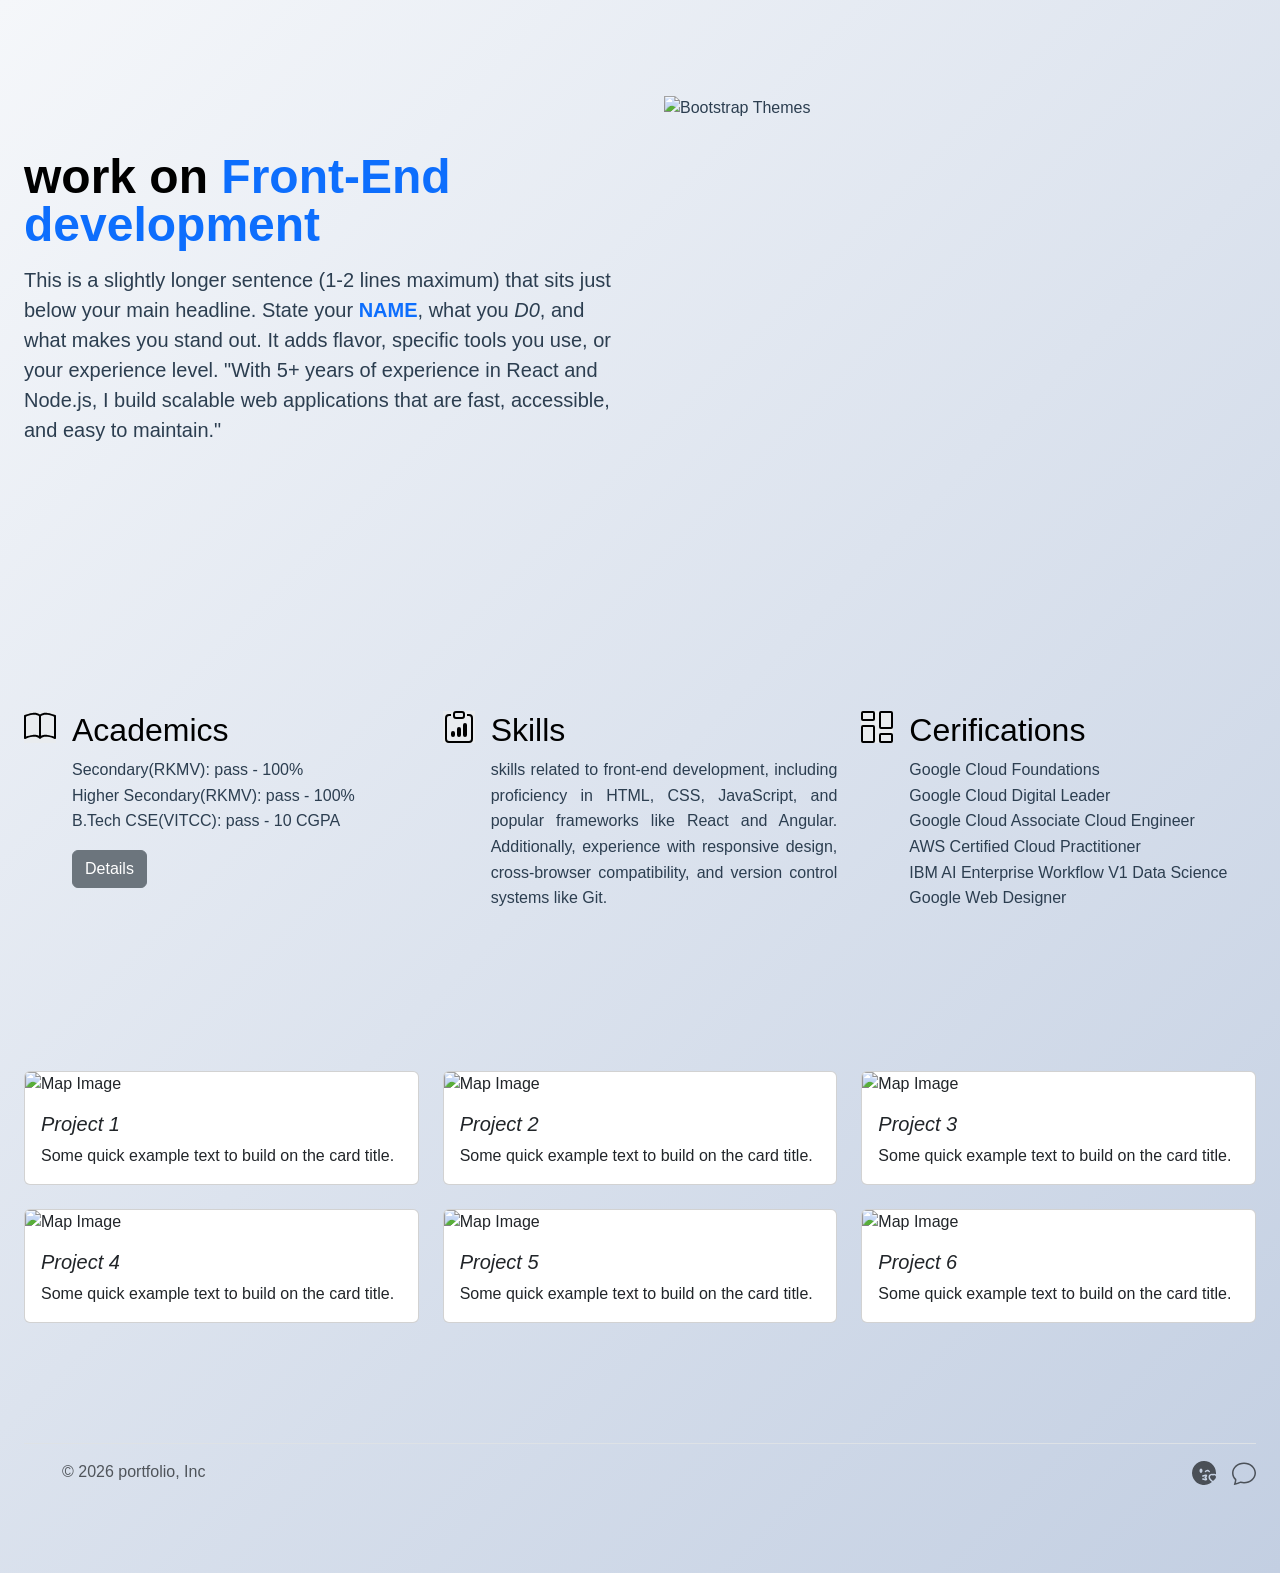
==== index.html @ d5aae31e "Add files via upload" ====
<!DOCTYPE html>
<html lang="en">
<head>
    <meta charset="UTF-8">
    <meta name="viewport" content="width=device-width, initial-scale=1.0">
    <title>Portfolio</title>
    <link href="https://cdn.jsdelivr.net/npm/bootstrap@5.3.8/dist/css/bootstrap.min.css" 
    rel="stylesheet" integrity="sha384-sRIl4kxILFvY47J16cr9ZwB07vP4J8+LH7qKQnuqkuIAvNWLzeN8tE5YBujZqJLB" crossorigin="anonymous">
    <link rel="stylesheet" href="./style.css">
</head>
<body>
    <div class="first-container">
        <div class="container-fluid col-xxl-10 px-4 py-5"> 
            <div class="row flex-lg-row-reverse align-items-center g-5 py-5"> 
                <div class="col-10 col-sm-8 col-lg-6"> 
                    <img src="./AI Demo Tutorial/assest/Cypher Reborn.jpg" class="d-block mx-lg-auto img-fluid" alt="Bootstrap Themes" width="700" height="500" loading="lazy"> 
                </div> 
                <div class="col-lg-6"> 
                    <h1 class="display-5 fw-bold text-body-emphasis lh-1 mb-3">work on <span class="highlight">Front-End development</span></h1> 
                    <p class="lead">This is a slightly longer sentence (1-2 lines maximum) 
                    that sits just below your main headline. State your <span class="text-primary fw-bold">NAME</span>, what you <span class="fst-italic">D0</span>, and what makes you stand out.
                    It adds flavor, specific tools you use, or your experience level.
                    "With 5+ years of experience in React and Node.js, 
                    I build scalable web applications that are fast, accessible, 
                    and easy to maintain."
                    </p>  
                </div> 
            </div> 
        </div>
    </div>

    <div class="second-container container-fluid col-xxl-10 px-4 py-5">
        <div class="row py-5 row-cols-1 row-cols-lg-3"> 
            <div class="col d-flex align-items-start"> 
                <div class="icon-square text-body-emphasis bg-body-secondary d-inline-flex align-items-center justify-content-center fs-4 flex-shrink-0 me-3"> 
                    <svg xmlns="http://www.w3.org/2000/svg" width="32" height="32" fill="currentColor" class="bi bi-book" viewBox="0 0 16 16">
                        <path d="M1 2.828c.885-.37 2.154-.769 3.388-.893 1.33-.134 2.458.063 3.112.752v9.746c-.935-.53-2.12-.603-3.213-.493-1.18.12-2.37.461-3.287.811zm7.5-.141c.654-.689 1.782-.886 3.112-.752 1.234.124 2.503.523 3.388.893v9.923c-.918-.35-2.107-.692-3.287-.81-1.094-.111-2.278-.039-3.213.492zM8 1.783C7.015.936 5.587.81 4.287.94c-1.514.153-3.042.672-3.994 1.105A.5.5 0 0 0 0 2.5v11a.5.5 0 0 0 .707.455c.882-.4 2.303-.881 3.68-1.02 1.409-.142 2.59.087 3.223.877a.5.5 0 0 0 .78 0c.633-.79 1.814-1.019 3.222-.877 1.378.139 2.8.62 3.681 1.02A.5.5 0 0 0 16 13.5v-11a.5.5 0 0 0-.293-.455c-.952-.433-2.48-.952-3.994-1.105C10.413.809 8.985.936 8 1.783"/>
                    </svg> 
                </div> 
                <div> 
                    <h3 class="fs-2 text-body-emphasis">Academics</h3> 
                    <ul class="list-unstyled">
                        <li>Secondary(RKMV): pass - 100%</li>
                        <li>Higher Secondary(RKMV): pass - 100%</li>
                        <li>B.Tech CSE(VITCC): pass - 10 CGPA</li>
                    </ul> 
                    <a href="#" class="btn btn-secondary">Details</a> 
                </div> 
            </div> 
            <div class="col d-flex align-items-start"> 
                <div class="icon-square text-body-emphasis bg-body-secondary d-inline-flex align-items-center justify-content-center fs-4 flex-shrink-0 me-3"> 
                    <svg xmlns="http://www.w3.org/2000/svg" width="32" height="32" fill="currentColor" class="bi bi-clipboard-data" viewBox="0 0 16 16">  
                        <path d="M4 11a1 1 0 1 1 2 0v1a1 1 0 1 1-2 0zm6-4a1 1 0 1 1 2 0v5a1 1 0 1 1-2 0zM7 9a1 1 0 0 1 2 0v3a1 1 0 1 1-2 0z"/>  
                        <path d="M4 1.5H3a2 2 0 0 0-2 2V14a2 2 0 0 0 2 2h10a2 2 0 0 0 2-2V3.5a2 2 0 0 0-2-2h-1v1h1a1 1 0 0 1 1 1V14a1 1 0 0 1-1 1H3a1 1 0 0 1-1-1V3.5a1 1 0 0 1 1-1h1z"/>  
                        <path d="M9.5 1a.5.5 0 0 1 .5.5v1a.5.5 0 0 1-.5.5h-3a.5.5 0 0 1-.5-.5v-1a.5.5 0 0 1 .5-.5zm-3-1A1.5 1.5 0 0 0 5 1.5v1A1.5 1.5 0 0 0 6.5 4h3A1.5 1.5 0 0 0 11 2.5v-1A1.5 1.5 0 0 0 9.5 0z"/>
                    </svg>
                </div> 
                <div> 
                    <h3 class="fs-2 text-body-emphasis">Skills</h3> 
                    <p> skills related to front-end development, 
                        including proficiency in HTML, CSS, JavaScript, 
                        and popular frameworks like React and Angular. 
                        Additionally, experience with responsive design, 
                        cross-browser compatibility, and version control systems like Git.
                    </p>  
                </div> 
            </div> 
            <div class="col d-flex align-items-start"> 
                <div class="icon-square text-body-emphasis bg-body-secondary d-inline-flex align-items-center justify-content-center fs-4 flex-shrink-0 me-3"> 
                    <svg xmlns="http://www.w3.org/2000/svg" width="32" height="32" fill="currentColor" class="bi bi-columns-gap" viewBox="0 0 16 16">
                        <path d="M6 1v3H1V1zM1 0a1 1 0 0 0-1 1v3a1 1 0 0 0 1 1h5a1 1 0 0 0 1-1V1a1 1 0 0 0-1-1zm14 12v3h-5v-3zm-5-1a1 1 0 0 0-1 1v3a1 1 0 0 0 1 1h5a1 1 0 0 0 1-1v-3a1 1 0 0 0-1-1zM6 8v7H1V8zM1 7a1 1 0 0 0-1 1v7a1 1 0 0 0 1 1h5a1 1 0 0 0 1-1V8a1 1 0 0 0-1-1zm14-6v7h-5V1zm-5-1a1 1 0 0 0-1 1v7a1 1 0 0 0 1 1h5a1 1 0 0 0 1-1V1a1 1 0 0 0-1-1z"/>
                    </svg>
                </div> 
                <div> 
                    <h3 class="fs-2 text-body-emphasis">Cerifications</h3> 
                    <p>Google Cloud Foundations<br>
                        Google Cloud Digital Leader<br>
                        Google Cloud Associate Cloud Engineer<br>
                        AWS Certified Cloud Practitioner<br>
                        IBM AI Enterprise Workflow V1 Data Science<br>
                        Google Web Designer<br>
                    </p>  
                </div> 
            </div> 
        </div>
    </div>

<div class="third-container container-fluid col-xxl-10 px-4 py-5">
    <!-- row-cols-md-3 makes it 3 columns on desktop, 1 on mobile. g-4 adds standard spacing -->
    <div class="row row-cols-1 row-cols-md-3 g-4">
        <div class="col">
            <div class="card h-100">
                <img src="../VALORANT page/assests/The-arrival.jpg" class="card-img-top" alt="Map Image">
                <div class="card-body">
                    <h5 class="card-title fst-italic">Project 1</h5>
                    <p class="card-text">Some quick example text to build on the card title.</p>
                </div>
            </div>
        </div>
        <div class="col">
            <div class="card h-100">
                <img src="../VALORANT page/assests/The-arrival.jpg" class="card-img-top" alt="Map Image">
                <div class="card-body">
                    <h5 class="card-title fst-italic">Project 2</h5>
                    <p class="card-text">Some quick example text to build on the card title.</p>
                </div>
            </div>
        </div>
        <div class="col">
            <div class="card h-100">
                <img src="../VALORANT page/assests/The-arrival.jpg" class="card-img-top" alt="Map Image">
                <div class="card-body">
                    <h5 class="card-title fst-italic">Project 3</h5>
                    <p class="card-text">Some quick example text to build on the card title.</p>
                </div>
            </div>
        </div>
        <div class="col">
            <div class="card h-100">
                <img src="../VALORANT page/assests/The-arrival.jpg" class="card-img-top" alt="Map Image">
                <div class="card-body">
                    <h5 class="card-title fst-italic">Project 4</h5>
                    <p class="card-text">Some quick example text to build on the card title.</p>
                </div>
            </div>
        </div>
        <div class="col">
            <div class="card h-100">
                <img src="../VALORANT page/assests/The-arrival.jpg" class="card-img-top" alt="Map Image">
                <div class="card-body">
                    <h5 class="card-title fst-italic">Project 5</h5>
                    <p class="card-text">Some quick example text to build on the card title.</p>
                </div>
            </div>
        </div>
        <div class="col">
            <div class="card h-100">
                <img src="../VALORANT page/assests/The-arrival.jpg" class="card-img-top" alt="Map Image">
                <div class="card-body">
                    <h5 class="card-title fst-italic">Project 6</h5>
                    <p class="card-text">Some quick example text to build on the card title.</p>
                </div>
            </div>
        </div>

    </div>
</div>

    <div class="fourth-container container-fluid col-xxl-10 px-4 py-5">
        <footer class="d-flex flex-wrap justify-content-between align-items-center py-3 my-4 border-top"> 
            <div class="col-md-4 d-flex align-items-center"> 
                <a href="/" class="mb-3 me-2 mb-md-0 text-body-secondary text-decoration-none lh-1" aria-label="Bootstrap"> 
                    <svg class="bi" width="30" height="24" aria-hidden="true">
                        <use xlink:href="#bootstrap"></use>
                    </svg> 
                </a> 
                <span class="mb-3 mb-md-0 text-body-secondary">© 2026 portfolio, Inc</span> 
            </div> 
            <ul class="nav col-md-4 justify-content-end list-unstyled d-flex"> 
                <li class="ms-3">
                    <a class="text-body-secondary" href="./about.html" aria-label="aboutMe">
                        <svg xmlns="http://www.w3.org/2000/svg" width="24" height="24" fill="currentColor" class="bi bi-emoji-kiss-fill" viewBox="0 0 16 16">
                            <path fill-rule="evenodd" d="M16 8a8 8 0 1 0-2.697 5.99c-.972-.665-1.632-1.356-1.99-2.062-.388-.766-.419-1.561-.075-2.23.496-.97 1.73-1.466 2.762-1.05.65-.262 1.38-.162 1.957.19Q16 8.425 16 8M7 6.5C7 7.328 6.552 8 6 8s-1-.672-1-1.5S5.448 5 6 5s1 .672 1 1.5m1.512 3.647c-.347.08-.737.198-1.107.319a.5.5 0 1 1-.31-.95c.38-.125.802-.254 1.192-.343.37-.086.78-.153 1.103-.108.16.022.394.085.561.286.188.226.187.497.131.705a1.9 1.9 0 0 1-.31.593q-.115.16-.275.343.16.186.276.347c.142.197.256.397.31.595.055.208.056.479-.132.706-.168.2-.404.262-.563.284-.323.043-.733-.027-1.102-.113a15 15 0 0 1-1.191-.345.5.5 0 1 1 .31-.95c.371.12.761.24 1.109.321q.264.062.446.084a6 6 0 0 0-.502-.584.5.5 0 0 1 .002-.695 5.5 5.5 0 0 0 .5-.577 5 5 0 0 0-.448.082m.766-.086-.006-.002zm.002 1.867-.005.001.006-.002Zm.157-4.685a.5.5 0 0 1-.874-.486A1.93 1.93 0 0 1 10.25 5.75c.73 0 1.356.412 1.687 1.007a.5.5 0 1 1-.874.486.93.93 0 0 0-.813-.493.93.93 0 0 0-.813.493M14 9.828c1.11-1.14 3.884.856 0 3.422-3.884-2.566-1.11-4.562 0-3.421Z"/>
                        </svg>
                    </a>
                </li> 
                <li class="ms-3">
                    <a class="text-body-secondary" href="./contact.html" aria-label="contactMe">
                        <svg xmlns="http://www.w3.org/2000/svg" width="24" height="24" fill="currentColor" class="bi bi-chat" viewBox="0 0 16 16">
                            <path d="M2.678 11.894a1 1 0 0 1 .287.801 11 11 0 0 1-.398 2c1.395-.323 2.247-.697 2.634-.893a1 1 0 0 1 .71-.074A8 8 0 0 0 8 14c3.996 0 7-2.807 7-6s-3.004-6-7-6-7 2.808-7 6c0 1.468.617 2.83 1.678 3.894m-.493 3.905a22 22 0 0 1-.713.129c-.2.032-.352-.176-.273-.362a10 10 0 0 0 .244-.637l.003-.01c.248-.72.45-1.548.524-2.319C.743 11.37 0 9.76 0 8c0-3.866 3.582-7 8-7s8 3.134 8 7-3.582 7-8 7a9 9 0 0 1-2.347-.306c-.52.263-1.639.742-3.468 1.105"/>
                        </svg>
                    </a>
                </li> 
            </ul> 
        </footer>
    </div>


</body>
</html>
---- style.css ----
body {
  background-color: #f5f7fa;
  background-image: linear-gradient(135deg, #f5f7fa 0%, #c3cfe2 100%);
  min-height: 100vh;
  margin: 0;
  color: #2c3e50;
  font-family: 'Helvetica Neue', Arial, sans-serif;
}

/* Replace your current .highlight in style.css with this */
.highlight {
    color: #0d6efd; /* Standard Bootstrap primary blue */
    font-weight: 700;
}

.second-container {
    text-align: justify;
    line-height: 1.6;
}
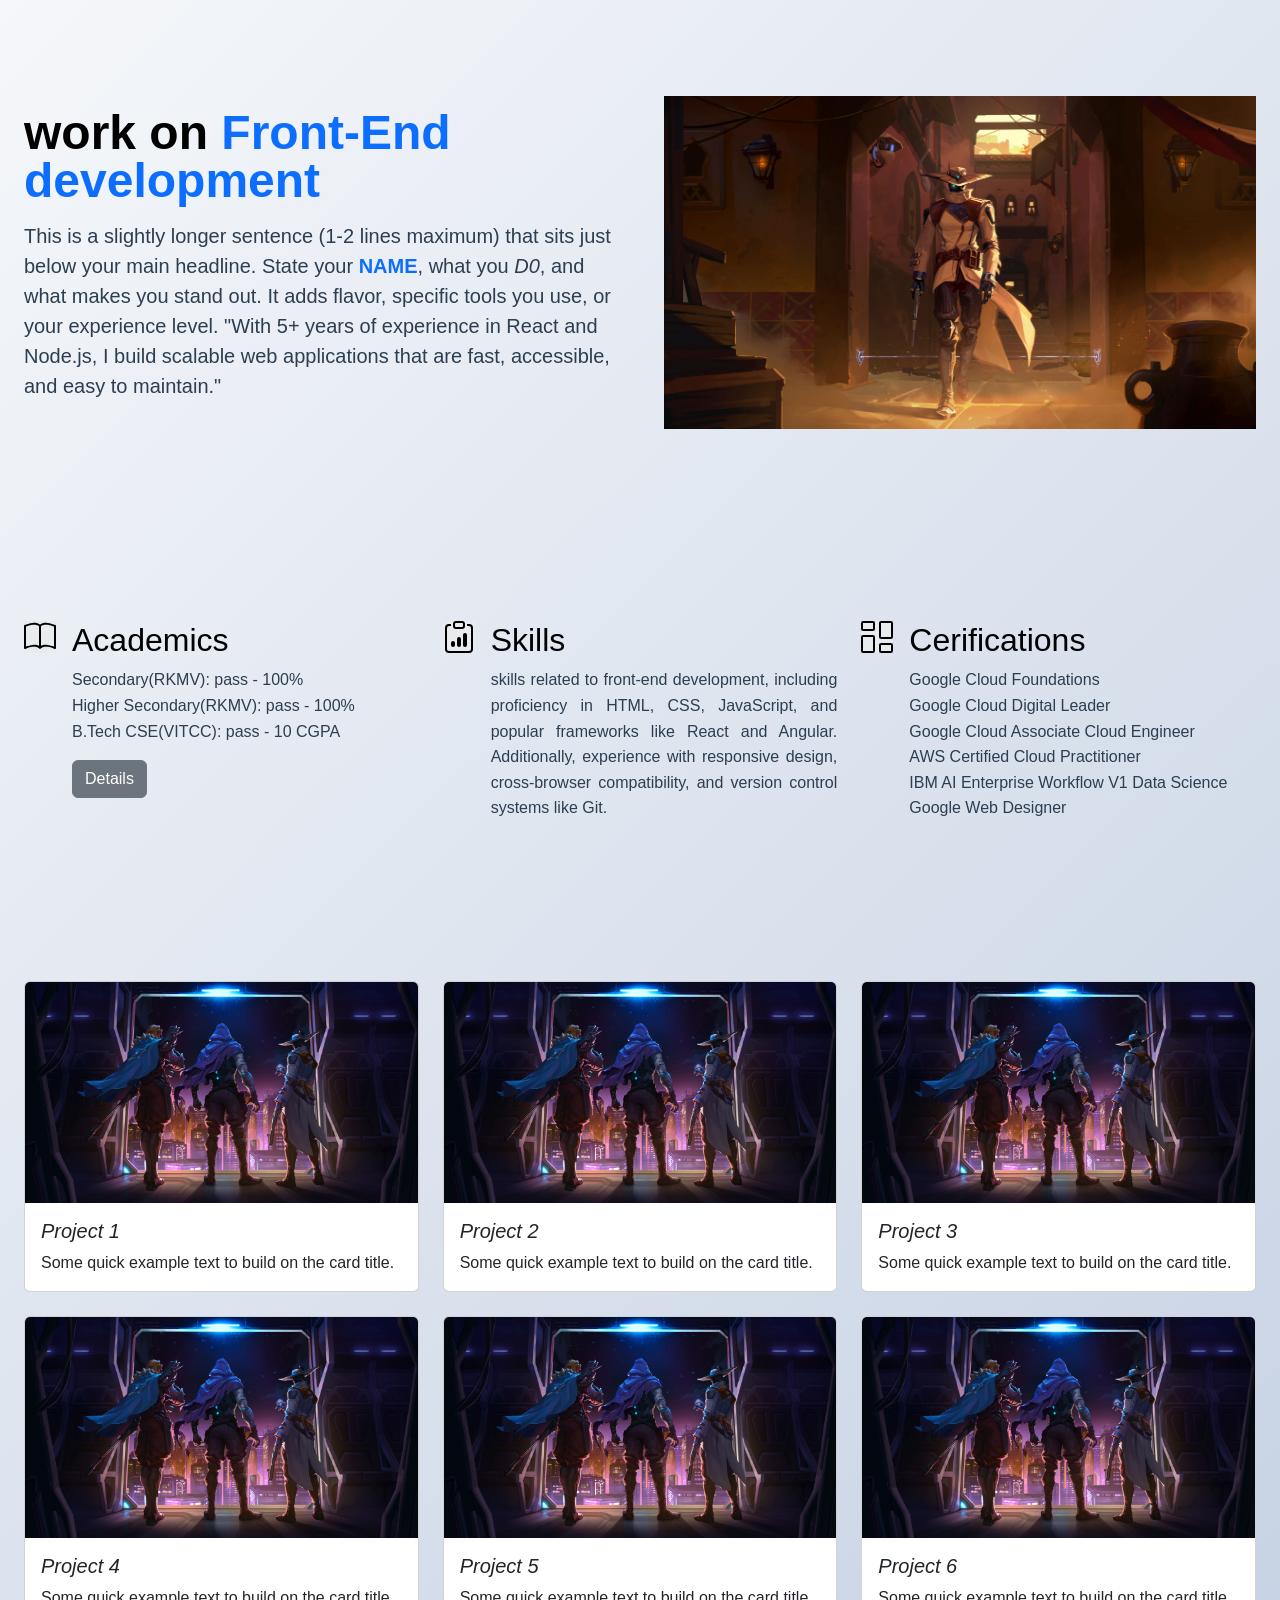
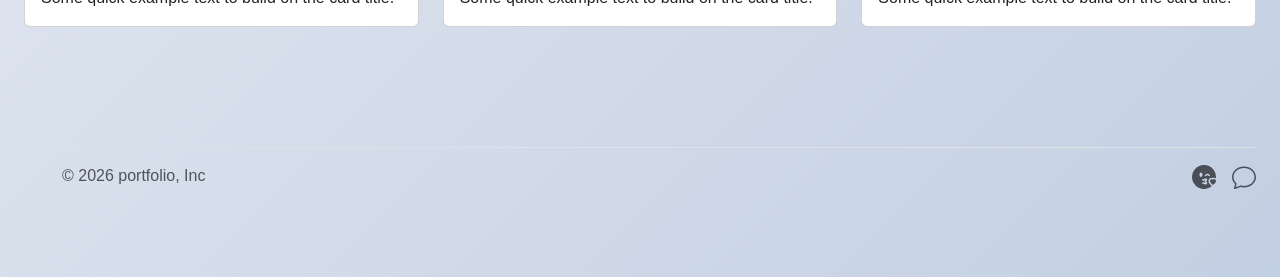
==== commit 35530b4f: "Refactor index.html for portfolio layout and content The HTML document structure was modified, inclu" ====
--- a/index.html
+++ b/index.html
@@ -13,7 +13,7 @@
         <div class="container-fluid col-xxl-10 px-4 py-5"> 
             <div class="row flex-lg-row-reverse align-items-center g-5 py-5"> 
                 <div class="col-10 col-sm-8 col-lg-6"> 
-                    <img src="./AI Demo Tutorial/assest/Cypher Reborn.jpg" class="d-block mx-lg-auto img-fluid" alt="Bootstrap Themes" width="700" height="500" loading="lazy"> 
+                    <img src="./assests/Cypher Reborn.jpg" class="d-block mx-lg-auto img-fluid" alt="Bootstrap Themes" width="700" height="500" loading="lazy"> 
                 </div> 
                 <div class="col-lg-6"> 
                     <h1 class="display-5 fw-bold text-body-emphasis lh-1 mb-3">work on <span class="highlight">Front-End development</span></h1> 
@@ -90,7 +90,7 @@
     <div class="row row-cols-1 row-cols-md-3 g-4">
         <div class="col">
             <div class="card h-100">
-                <img src="../VALORANT page/assests/The-arrival.jpg" class="card-img-top" alt="Map Image">
+                <img src="./assests/The-arrival.jpg" class="card-img-top" alt="Map Image">
                 <div class="card-body">
                     <h5 class="card-title fst-italic">Project 1</h5>
                     <p class="card-text">Some quick example text to build on the card title.</p>
@@ -99,7 +99,7 @@
         </div>
         <div class="col">
             <div class="card h-100">
-                <img src="../VALORANT page/assests/The-arrival.jpg" class="card-img-top" alt="Map Image">
+                <img src="./assests/The-arrival.jpg" class="card-img-top" alt="Map Image">
                 <div class="card-body">
                     <h5 class="card-title fst-italic">Project 2</h5>
                     <p class="card-text">Some quick example text to build on the card title.</p>
@@ -108,7 +108,7 @@
         </div>
         <div class="col">
             <div class="card h-100">
-                <img src="../VALORANT page/assests/The-arrival.jpg" class="card-img-top" alt="Map Image">
+                <img src="./assests/The-arrival.jpg" class="card-img-top" alt="Map Image">
                 <div class="card-body">
                     <h5 class="card-title fst-italic">Project 3</h5>
                     <p class="card-text">Some quick example text to build on the card title.</p>
@@ -117,7 +117,7 @@
         </div>
         <div class="col">
             <div class="card h-100">
-                <img src="../VALORANT page/assests/The-arrival.jpg" class="card-img-top" alt="Map Image">
+                <img src="./assests/The-arrival.jpg" class="card-img-top" alt="Map Image">
                 <div class="card-body">
                     <h5 class="card-title fst-italic">Project 4</h5>
                     <p class="card-text">Some quick example text to build on the card title.</p>
@@ -126,7 +126,7 @@
         </div>
         <div class="col">
             <div class="card h-100">
-                <img src="../VALORANT page/assests/The-arrival.jpg" class="card-img-top" alt="Map Image">
+                <img src="./assests/The-arrival.jpg" class="card-img-top" alt="Map Image">
                 <div class="card-body">
                     <h5 class="card-title fst-italic">Project 5</h5>
                     <p class="card-text">Some quick example text to build on the card title.</p>
@@ -135,7 +135,7 @@
         </div>
         <div class="col">
             <div class="card h-100">
-                <img src="../VALORANT page/assests/The-arrival.jpg" class="card-img-top" alt="Map Image">
+                <img src="./assests/The-arrival.jpg" class="card-img-top" alt="Map Image">
                 <div class="card-body">
                     <h5 class="card-title fst-italic">Project 6</h5>
                     <p class="card-text">Some quick example text to build on the card title.</p>
@@ -177,4 +177,4 @@
 
 
 </body>
-</html> +</html> 
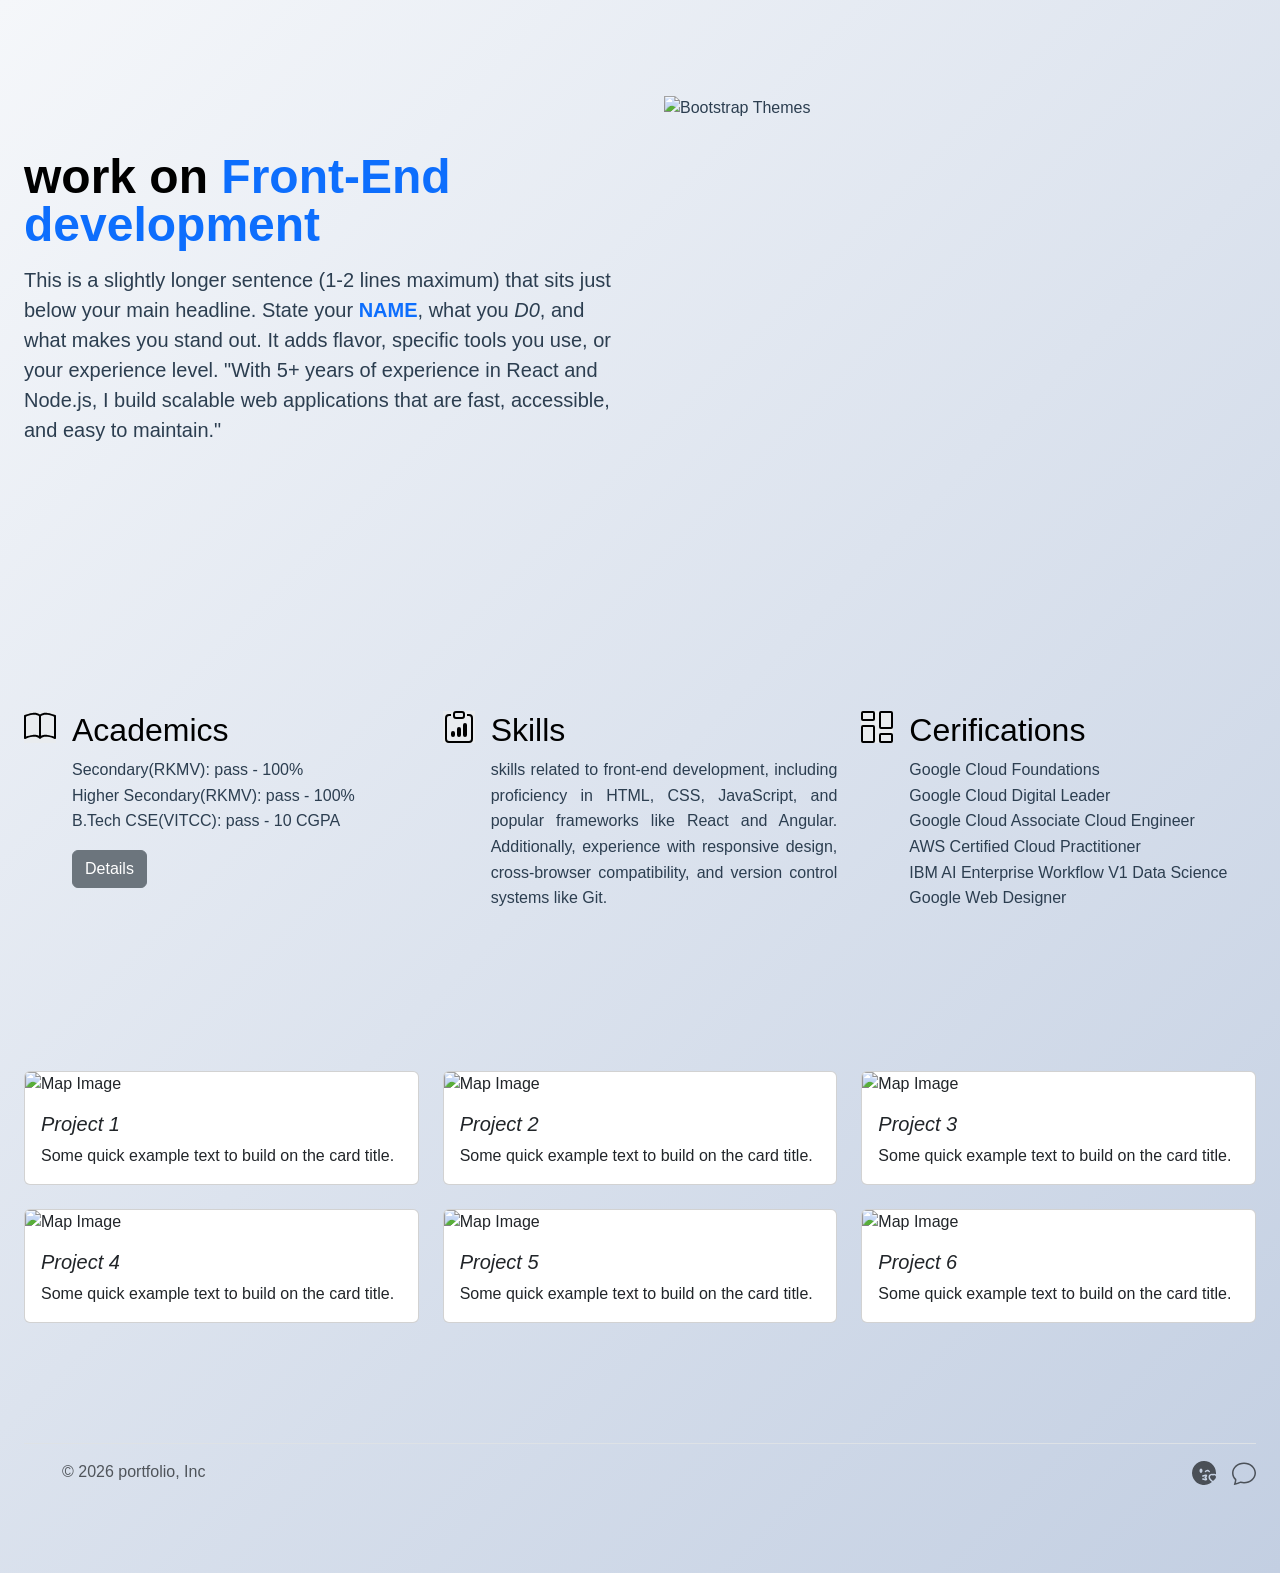
==== commit 15b83bf1: "Update index.html" ====
--- a/index.html
+++ b/index.html
@@ -13,7 +13,7 @@
         <div class="container-fluid col-xxl-10 px-4 py-5"> 
             <div class="row flex-lg-row-reverse align-items-center g-5 py-5"> 
                 <div class="col-10 col-sm-8 col-lg-6"> 
-                    <img src="./assests/Cypher Reborn.jpg" class="d-block mx-lg-auto img-fluid" alt="Bootstrap Themes" width="700" height="500" loading="lazy"> 
+                    <img src="./assests/cypher.jpg" class="d-block mx-lg-auto img-fluid" alt="Bootstrap Themes" width="700" height="500" loading="lazy"> 
                 </div> 
                 <div class="col-lg-6"> 
                     <h1 class="display-5 fw-bold text-body-emphasis lh-1 mb-3">work on <span class="highlight">Front-End development</span></h1> 
